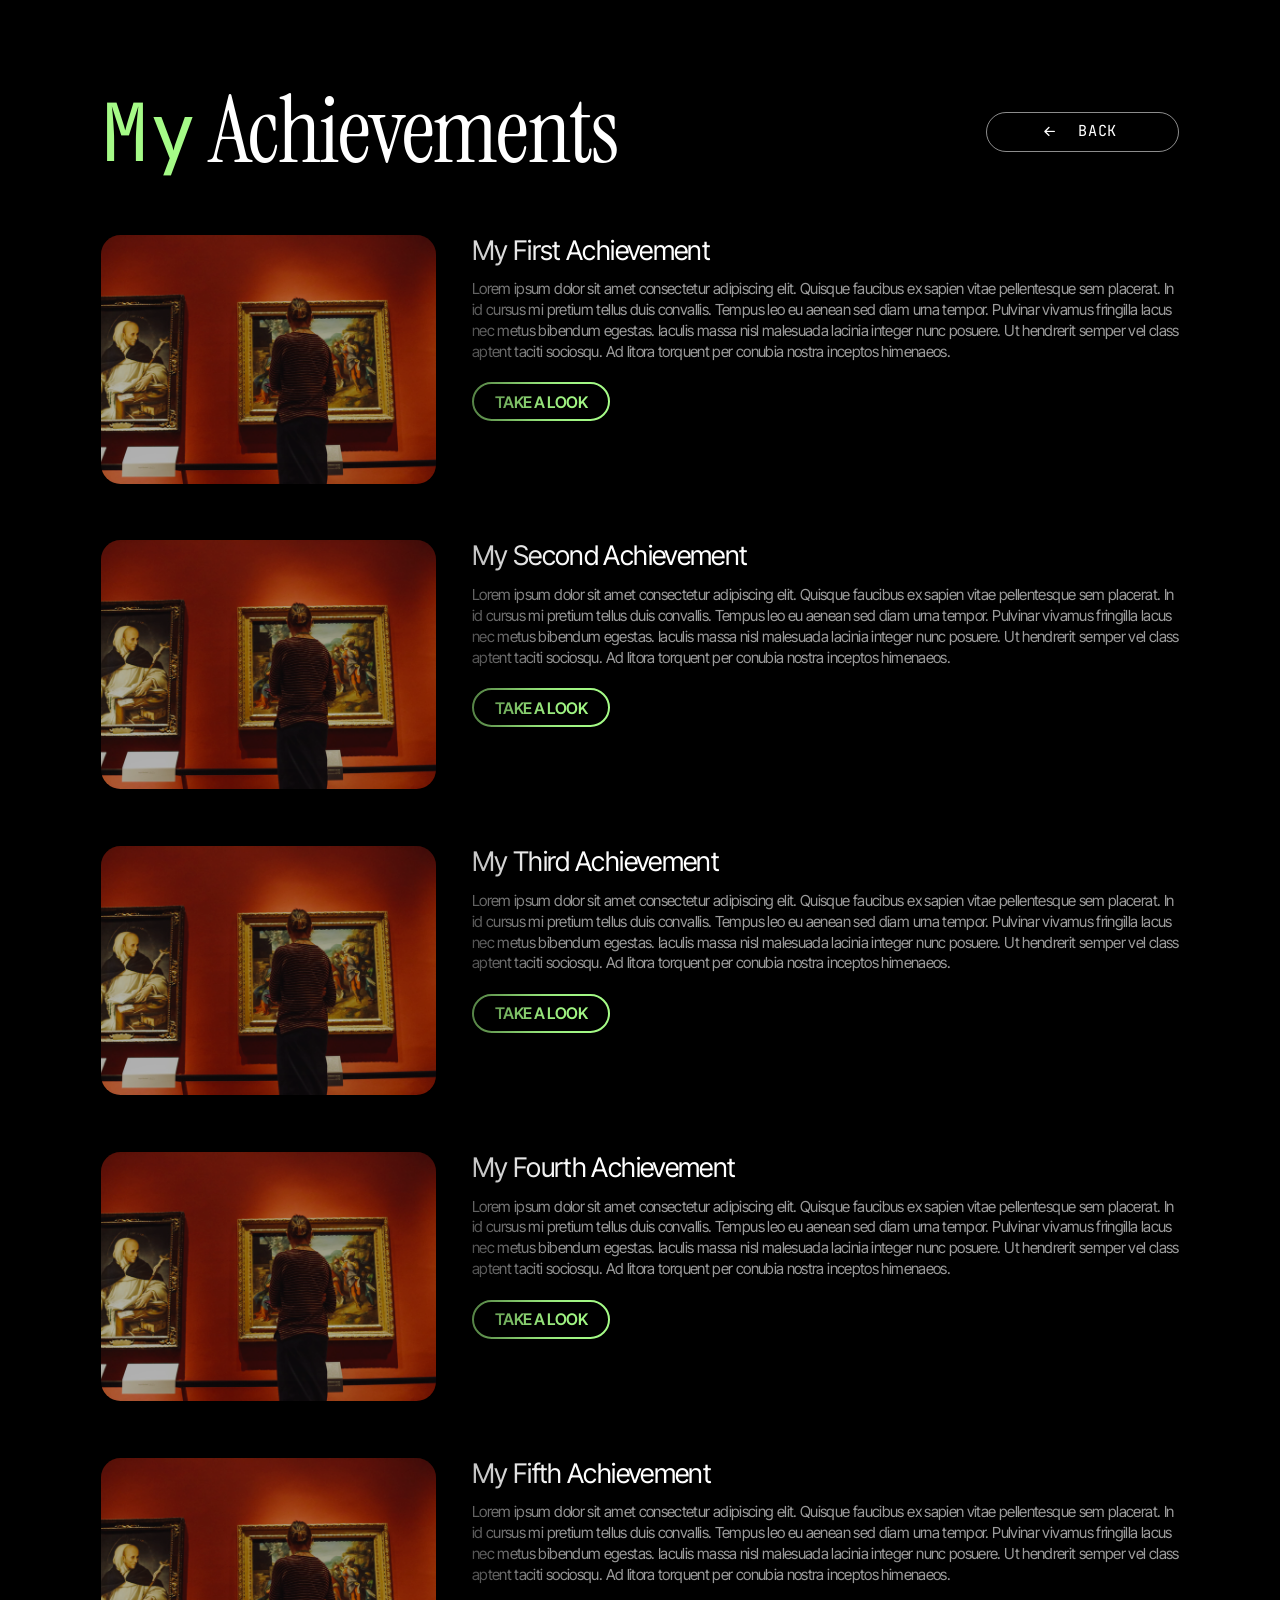
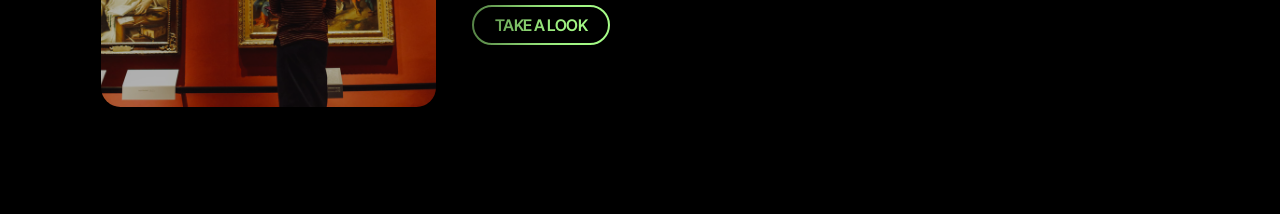
==== achievements.html @ a0f2afeb "web template complete" ====
<!DOCTYPE html>
<html lang="en-IN">
<head>
  <meta charset="utf-8">
  <meta name="viewport" content="width=device-width, initial-scale=1">
  <title>My Achievements | Yana Girdhar</title>
  <meta name="description" content="My Achievements by Yana Girdhar.">
  <meta name="theme-color" content="#000000">
  <script>document.documentElement.classList.add('js');</script>

  <!-- Fonts -->
  <link rel="preconnect" href="https://fonts.googleapis.com">
  <link rel="preconnect" href="https://fonts.gstatic.com" crossorigin>
  <link href="https://fonts.googleapis.com/css2?family=Inter+Tight:wght@400;500;600&family=Instrument+Serif:ital@0;1&family=JetBrains+Mono:wght@400&display=swap" rel="stylesheet">

  <!-- Bootstrap 5 + Bootstrap Icons -->
  <link href="https://cdn.jsdelivr.net/npm/bootstrap@5.3.3/dist/css/bootstrap.min.css" rel="stylesheet">
  <link href="https://cdn.jsdelivr.net/npm/bootstrap-icons@1.11.3/font/bootstrap-icons.min.css" rel="stylesheet">

  <link href="css/style.css" rel="stylesheet">
</head>
<body>

  <main class="list-page">
    <div class="list-inner">

      <header class="list-head">
        <a href="index.html#achievements" class="read-more-btn back-btn">
          <i class="bi bi-arrow-left-short"></i>
          <span>BACK</span>
        </a>
        <h1 class="hd"><span class="t-sans headline-accent">My</span><span class="t-serif">Achievements</span></h1>
      </header>

      <ul class="items">
        <li>
          <article class="item reveal">
            <figure class="photo dim" style="--w:377.1;--h:280.1"><img src="images/achievement-1.jpg" alt="Preview of My First Achievement" loading="lazy"></figure>
            <div class="item-body">
              <h2 class="t-h">My First Achievement</h2>
              <p class="t-p">Lorem ipsum dolor sit amet consectetur adipiscing elit. Quisque faucibus ex sapien vitae pellentesque sem placerat. In id cursus mi pretium tellus duis convallis. Tempus leo eu aenean sed diam urna tempor. Pulvinar vivamus fringilla lacus nec metus bibendum egestas. Iaculis massa nisl malesuada lacinia integer nunc posuere. Ut hendrerit semper vel class aptent taciti sociosqu. Ad litora torquent per conubia nostra inceptos himenaeos.</p>
              <a href="#" class="take-btn" aria-label="Take a look at My First Achievement">Take a look</a>
            </div>
          </article>
        </li>
        <li>
          <article class="item reveal">
            <figure class="photo dim" style="--w:377.1;--h:280.1"><img src="images/achievement-2.jpg" alt="Preview of My Second Achievement" loading="lazy"></figure>
            <div class="item-body">
              <h2 class="t-h">My Second Achievement</h2>
              <p class="t-p">Lorem ipsum dolor sit amet consectetur adipiscing elit. Quisque faucibus ex sapien vitae pellentesque sem placerat. In id cursus mi pretium tellus duis convallis. Tempus leo eu aenean sed diam urna tempor. Pulvinar vivamus fringilla lacus nec metus bibendum egestas. Iaculis massa nisl malesuada lacinia integer nunc posuere. Ut hendrerit semper vel class aptent taciti sociosqu. Ad litora torquent per conubia nostra inceptos himenaeos.</p>
              <a href="#" class="take-btn" aria-label="Take a look at My Second Achievement">Take a look</a>
            </div>
          </article>
        </li>
        <li>
          <article class="item reveal">
            <figure class="photo dim" style="--w:377.1;--h:280.1"><img src="images/achievement-3.jpg" alt="Preview of My Third Achievement" loading="lazy"></figure>
            <div class="item-body">
              <h2 class="t-h">My Third Achievement</h2>
              <p class="t-p">Lorem ipsum dolor sit amet consectetur adipiscing elit. Quisque faucibus ex sapien vitae pellentesque sem placerat. In id cursus mi pretium tellus duis convallis. Tempus leo eu aenean sed diam urna tempor. Pulvinar vivamus fringilla lacus nec metus bibendum egestas. Iaculis massa nisl malesuada lacinia integer nunc posuere. Ut hendrerit semper vel class aptent taciti sociosqu. Ad litora torquent per conubia nostra inceptos himenaeos.</p>
              <a href="#" class="take-btn" aria-label="Take a look at My Third Achievement">Take a look</a>
            </div>
          </article>
        </li>
        <li>
          <article class="item reveal">
            <figure class="photo dim" style="--w:377.1;--h:280.1"><img src="images/achievement-1.jpg" alt="Preview of My Fourth Achievement" loading="lazy"></figure>
            <div class="item-body">
              <h2 class="t-h">My Fourth Achievement</h2>
              <p class="t-p">Lorem ipsum dolor sit amet consectetur adipiscing elit. Quisque faucibus ex sapien vitae pellentesque sem placerat. In id cursus mi pretium tellus duis convallis. Tempus leo eu aenean sed diam urna tempor. Pulvinar vivamus fringilla lacus nec metus bibendum egestas. Iaculis massa nisl malesuada lacinia integer nunc posuere. Ut hendrerit semper vel class aptent taciti sociosqu. Ad litora torquent per conubia nostra inceptos himenaeos.</p>
              <a href="#" class="take-btn" aria-label="Take a look at My Fourth Achievement">Take a look</a>
            </div>
          </article>
        </li>
        <li>
          <article class="item reveal">
            <figure class="photo dim" style="--w:377.1;--h:280.1"><img src="images/achievement-2.jpg" alt="Preview of My Fifth Achievement" loading="lazy"></figure>
            <div class="item-body">
              <h2 class="t-h">My Fifth Achievement</h2>
              <p class="t-p">Lorem ipsum dolor sit amet consectetur adipiscing elit. Quisque faucibus ex sapien vitae pellentesque sem placerat. In id cursus mi pretium tellus duis convallis. Tempus leo eu aenean sed diam urna tempor. Pulvinar vivamus fringilla lacus nec metus bibendum egestas. Iaculis massa nisl malesuada lacinia integer nunc posuere. Ut hendrerit semper vel class aptent taciti sociosqu. Ad litora torquent per conubia nostra inceptos himenaeos.</p>
              <a href="#" class="take-btn" aria-label="Take a look at My Fifth Achievement">Take a look</a>
            </div>
          </article>
        </li>
      </ul>

    </div>
  </main>

  <script src="js/listing.js"></script>
</body>
</html>
---- css/style.css ----
/* ==========================================================================
   Yana Girdhar — portfolio
   Bootstrap 5 provides reset, .visually-hidden and icons.
   This file adds the design: every slide is a 1440 × 768 "stage" that scales
   with the browser width on desktop, and stacks into one column on mobile.
   ========================================================================== */

:root {
  --bg: #000;
  --fg: #fff;
  --muted: #9b9b9b;          /* grey body copy */
  --accent: #a5fb87;         /* hero green — change this one value to re-colour */
  --line: rgba(255, 255, 255, .55);
  --font-sans: "Inter Tight", "Helvetica Neue", Arial, sans-serif;
  --font-serif: "Instrument Serif", Georgia, "Times New Roman", serif;
  --font-mono: "JetBrains Mono", ui-monospace, "SFMono-Regular", Menlo, monospace;
}

*, *::before, *::after { box-sizing: border-box; }
html { scroll-behavior: smooth; }
body {
  background: var(--bg);
  color: var(--fg);
  font-family: var(--font-sans);
  letter-spacing: -.04em;
  overflow-x: hidden;
  -webkit-font-smoothing: antialiased;
}
a { color: inherit; text-decoration: none; }
a:focus-visible { outline: 2px solid var(--accent); outline-offset: 4px; }
h1, h2, h3, p, ol, ul, figure { margin: 0; padding: 0; }
h1, h2, h3 { font-weight: 400; }
ol, ul { list-style: none; }
.visually-hidden { position: absolute !important; width: 1px; height: 1px; margin: -1px; padding: 0; overflow: hidden; clip: rect(0, 0, 0, 0); white-space: nowrap; border: 0; }

/* ---------- Custom Headline Green & Font Styles ---------- */
.headline-accent {
  font-family: var(--font-mono) !important;
  color: var(--accent) !important;
  font-size: clamp(3.2rem, 14.5vw, 5.25rem) !important;
}

/* ---------- Read More Pill Button ---------- */
.read-more-btn {
  display: inline-flex;
  align-items: center;
  justify-content: center;
  gap: 1rem;
  background: transparent;
  border: 1px solid var(--line);
  padding: 0.5rem 1.75rem 0.5rem 2.25rem;
  border-radius: 50rem;
  font-family: var(--font-mono);
  font-size: 0.95rem;
  letter-spacing: 0.05em;
  color: var(--fg);
  transition: border-color 0.2s ease, color 0.2s ease;
}
.read-more-btn:hover {
  border-color: var(--accent);
  color: var(--accent);
}
.read-more-btn i {
  font-size: 1.35rem; 
  line-height: 1;
}

/* ---------- Stage (the 1440 × 768 artboard) ---------- */
.slide { position: relative; background: var(--bg); overflow: hidden; }
.stage {
  --u: calc(100cqw / 1440);   /* 1 design pixel */
  --k: .05rem;                /* spacing unit on mobile */
  position: relative;
  width: 100%;
  max-width: 1440px;
  margin-inline: auto;
  container-type: inline-size;
}
.stage.stack {                /* mobile: normal flowing column */
  display: flex;
  flex-direction: column;
  gap: 1.75rem;
  padding: 4.5rem 1.5rem;
}

/* ---------- Type ---------- */
.t-sans  { font-family: var(--font-sans);  font-size: clamp(2.75rem, 13vw, 4.75rem); line-height: 1; }
.t-serif { font-family: var(--font-serif); font-size: clamp(3rem, 14vw, 5.5rem);  line-height: 1; letter-spacing: -.02em; }
.t-h     { font-size: 1.6rem; line-height: 1.2; }
.t-p     { font-size: 1rem; line-height: 1.375; color: var(--muted); }
.t-sm    { font-size: .9rem; line-height: 1.3; }
.t-list  { font-size: 1.1rem; line-height: 2.137; color: var(--muted); }
.muted   { color: var(--muted); }

/* Reduced spacing between headline parts */
.hd { display: flex; flex-wrap: wrap; align-items: center; gap: .1em .15em; }
.hd--split { flex-wrap: wrap; }

/* ---------- Photos & Shadows ---------- */
.photo {
  position: relative;
  overflow: hidden;
  width: 100%;
  aspect-ratio: var(--w) / var(--h);
  border-radius: max(14px, 1.5cqw);
  background: var(--bg);
  box-shadow: 65px 25px 85px rgba(0, 0, 0, 0.9);
}
.photo img { display: block; width: 100%; height: 100%; object-fit: cover; }

.photo.dim { opacity: .7; transition: opacity .35s ease; }
.project-link:hover .photo.dim,
.project-link:focus-visible .photo.dim,
.photo.dim:hover { opacity: 1; }

/* ---------- Projects / achievements ---------- */
.cards { display: grid; gap: 2.5rem; }
.project { display: block; }
.project-link {
  display: grid;
  grid-template-columns: auto 1fr;
  gap: .9rem 1rem;
  align-items: center;
}
.project-link .photo { grid-column: 1 / -1; }
.pnum {
  display: grid; place-items: center;
  width: 2.75rem; height: 2.75rem;
  border: 1px solid var(--fg);
  border-radius: 50%;
  font-size: 1rem;
}
.plabel { margin: 0; }

/* ---------- Work experience ---------- */
.label { position: relative; display: inline-block; margin-bottom: calc(22 * var(--k)); }
.sup { position: absolute; top: .1em; right: -.85em; font-size: .5em; }
.skills li { white-space: nowrap; }
.job { margin-bottom: calc(19 * var(--k)); }
.job-head { display: flex; justify-content: space-between; gap: .75rem; margin-bottom: calc(9 * var(--k)); }

/* ---------- About / contact copy ---------- */
.about-copy .t-h { margin-bottom: calc(22 * var(--k)); }
.about-photos { display: block; }
.about-photos .photo:not(:last-child) { display: none; }
.contact .t-h { margin-bottom: calc(22 * var(--k)); }
.socials { display: flex; flex-wrap: wrap; gap: 1.25rem; font-size: 2rem; line-height: 1; }
.socials a { display: block; transition: color .2s ease, transform .2s ease; }
.socials a:hover { color: var(--accent); transform: translateY(-3px); }
.arrow { color: var(--fg); }

/* ---------- Hero (mobile first) ---------- */
.hero .stage { aspect-ratio: 10 / 11; }
.hero .photo { position: absolute; }
.hero-card--c { left: 25cqw; top: 12cqw; width: 50cqw; height: auto; aspect-ratio: 405 / 517; z-index: 2; }
.hero-card--l { left: 8cqw;  top: 20cqw; width: 38cqw; height: auto; aspect-ratio: 316 / 403; }
.hero-card--r { left: 54cqw; top: 20cqw; width: 38cqw; height: auto; aspect-ratio: 316 / 403; }
.sparkle { position: absolute; left: auto; right: 22cqw; top: 8cqw; width: 8cqw; height: 8cqw; color: var(--fg); z-index: 3; }
.hero-title {
  position: absolute; left: 0; right: 0; top: 60cqw; z-index: 4;
  font-family: var(--font-mono);
  font-size: 10vw; line-height: 1.09; letter-spacing: 0;
  text-align: center; white-space: nowrap;
  text-shadow: 0 .05em .07em rgba(0, 0, 0, .08);
}
.ht-outline, .ht-fill { display: block; }
.ht-outline { position: absolute; inset: 0; color: transparent; -webkit-text-stroke: 1px rgba(165, 251, 135, .7); }
.ht-fill { color: var(--accent); }

/* ---------- Hero load animation ---------- */
.hero-card {
  opacity: 0; scale: .86; rotate: 0deg; translate: 0 6cqw;
  transition: opacity .9s ease, scale 1.3s cubic-bezier(.2, .9, .2, 1),
              rotate 1.3s cubic-bezier(.2, .9, .2, 1), translate 1.3s cubic-bezier(.2, .9, .2, 1);
}
.hero-card--l { translate: 14cqw 4cqw; transition-delay: .25s; --depth: -14; }
.hero-card--r { translate: -14cqw 4cqw; transition-delay: .25s; --depth: -6; }
.hero-card--c { transition-delay: .05s; --depth: 8; }
.is-loaded .hero-card { opacity: var(--o, 1); scale: 1; rotate: var(--r, 0deg); translate: 0 0; }
.is-loaded.is-settled .hero-card {         /* gentle pointer parallax after the intro */
  translate: calc(var(--mx, 0) * var(--depth) * 1px) calc(var(--my, 0) * var(--depth) * 1px);
  transition: translate .45s ease-out;
}
.ht-outline { opacity: 0; transition: opacity .5s ease .5s; }
.ht-fill { clip-path: inset(0 100% 0 0); transition: clip-path 1.5s cubic-bezier(.65, 0, .35, 1) .8s; }
.is-loaded .ht-outline { opacity: 1; }
.is-loaded .ht-fill { clip-path: inset(0 0 0 0); }
.sparkle { opacity: 0; transition: opacity .6s ease 1.4s; animation: spin 12s linear infinite; }
.is-loaded .sparkle { opacity: 1; }
@keyframes spin { to { transform: rotate(360deg); } }

/* ==========================================================================
   Desktop: exact 1440 × 768 layout, scaled to the viewport
   ========================================================================== */
@media (min-width: 992px) {
  .stage { --k: var(--u); aspect-ratio: 1440 / 768; }
  .stage.stack { display: block; padding: 0; }

  /* absolute placement helper: --x --y --w --h are design pixels */
  .abs {
    position: absolute;
    left: calc(var(--x) * var(--u));
    top: calc(var(--y) * var(--u));
    width: calc(var(--w) * var(--u));
    height: calc(var(--h) * var(--u));
    rotate: var(--r, 0deg);
    margin: 0;
  }
  .project-link, .cards, .about-photos { display: contents; }
  /* .project must be a real box (not display: contents) so that the
     opacity/transform scroll animations can apply to it. It covers the stage,
     so the absolutely-positioned children keep their exact positions. */
  .project { display: block; position: absolute; inset: 0; pointer-events: none; }
  .project > * { pointer-events: auto; }   /* links + hover still work */
  .hd--split { display: contents; }
  .about-photos .photo:not(:last-child) { display: block; }

  /* type (sizes are design px at 1440 wide) */
  .t-sans  { font-size: calc(76.3 * var(--u)); }
  .t-serif { font-size: calc(104 * var(--u)); }
  .headline-accent { font-size: calc(90 * var(--u)) !important; }
  .t-h     { font-size: calc(30.4 * var(--u)); line-height: calc(36 / 30.4); }
  .t-p     { font-size: calc(17.1 * var(--u)); line-height: calc(23.5 / 17.1); }
  .t-sm    { font-size: calc(14.2 * var(--u)); }
  .t-list  { font-size: calc(19 * var(--u)); }
  .hd { gap: calc(15 * var(--u)); width: auto; height: auto; }
  .hd--split .abs { width: auto; height: auto; }

  .photo { border-radius: calc(22 * var(--u)); }
  .pnum { font-size: calc(17 * var(--u)); }
  .plabel { width: auto; height: auto; white-space: nowrap; }
  .socials { gap: calc(21 * var(--u)); font-size: calc(36 * var(--u)); }
  .about-copy, .contact, .col-block, .job-head { height: auto; }
  .skills li { height: calc(40.6 * var(--u)); }

  /* brackets that frame every slide */
  .frame { position: absolute; inset: 0; pointer-events: none; }
  .brk, .tick { position: absolute; display: block; }
  .brk { border: 1px solid var(--line); }
  .brk-l { left: calc(72.3 * var(--u));  top: calc(40.8 * var(--u)); width: calc(24.5 * var(--u)); height: calc(686.7 * var(--u)); border-right: 0; }
  .brk-r { left: calc(1343.2 * var(--u)); top: calc(40.8 * var(--u)); width: calc(28 * var(--u));   height: calc(686.7 * var(--u)); border-left: 0; }
  .tick { height: 1px; background: var(--line); top: calc(384 * var(--u)); width: calc(23.9 * var(--u)); }
  .tick-l { left: calc(61.2 * var(--u)); }
  .tick-r { left: calc(1358.6 * var(--u)); }
  .hero .brk-l { left: calc(48.5 * var(--u));  top: calc(29.1 * var(--u)); width: calc(25.3 * var(--u)); height: calc(709.9 * var(--u)); }
  .hero .brk-r { left: calc(1362.4 * var(--u)); top: calc(29.1 * var(--u)); width: calc(28.9 * var(--u)); height: calc(709.9 * var(--u)); }
  .hero .tick { top: calc(383.9 * var(--u)); width: calc(24.7 * var(--u)); }
  .hero .tick-l { left: calc(37 * var(--u)); }
  .hero .tick-r { left: calc(1378.3 * var(--u)); }

  /* hero */
  .hero .stage { aspect-ratio: 1440 / 768; }
  .hero-card--l { translate: calc(192 * var(--u)) calc(-30 * var(--u)); }
  .hero-card--r { translate: calc(-192 * var(--u)) calc(-30 * var(--u)); }
  .hero-card--c { translate: 0 calc(40 * var(--u)); }
  .hero-title {
    font-size: calc(101.6 * var(--u));
    line-height: calc(111 / 101.6);
    height: auto;
  }
}

/* ---------- Motion preferences ---------- */
@media (prefers-reduced-motion: reduce) {
  html { scroll-behavior: auto; }
  .hero-card, .ht-outline, .ht-fill, .sparkle { transition: none !important; }
  .sparkle { animation: none; }
  .hero-card { opacity: var(--o, 1); scale: 1; rotate: var(--r, 0deg); translate: 0 0; }
  .ht-outline, .sparkle { opacity: 1; }
  .ht-fill { clip-path: none; }
}

/* ==========================================================================
   Custom Scroll Animations (Triggered after scrolling past section headline)
   ========================================================================== */

.anim-about-top, .anim-about-mid, .anim-about-bot,
.anim-proj-1, .anim-proj-2, .anim-proj-3,
.anim-achieve, .anim-work, .anim-extra, .anim-next-left, .anim-next-right {
  opacity: 0;
  will-change: transform, opacity;
  transition: opacity 0.9s cubic-bezier(0.16, 1, 0.3, 1), transform 0.9s cubic-bezier(0.16, 1, 0.3, 1);
}

/* 1. About Me: Fade/pan-in Top -> Mid -> Bottom */
.anim-about-top { transform: translateY(-40px) scale(0.95); transition-delay: 0.1s; }
.anim-about-mid { transform: translateY(-20px) scale(0.95); transition-delay: 0.3s; }
.anim-about-bot { transform: translateY(0) scale(0.95); transition-delay: 0.5s; }

/* 2. Projects: Bottom to top order (3 -> 2 -> 1) */
.anim-proj-3 { transform: translateY(50px); transition-delay: 0.1s; }
.anim-proj-2 { transform: translateY(50px); transition-delay: 0.25s; }
.anim-proj-1 { transform: translateY(50px); transition-delay: 0.4s; }

/* 3. Achievements: Right to left */
.anim-achieve { transform: translateX(80px); }

/* 4. Work Experience: photo slides in from the left */
.anim-work { transform: translateX(-80px); transition-delay: 0.1s; }

/* 5. Extra Curriculars: photo slides in from the right */
.anim-extra { transform: translateX(80px); transition-delay: 0.1s; }

/* 6. Contact/Next: next-left from left, next-right from right */
.anim-next-left { transform: translateX(-80px); transition-delay: 0.1s; }
.anim-next-right { transform: translateX(80px); transition-delay: 0.25s; }

/* .photo.dim (specificity 0,2,0) would otherwise override the rules above for
   the What's Next photos, so match its specificity and keep the 0.7 "dim"
   as the end state (hover still brightens to 1). */
.photo.dim.anim-work,
.photo.dim.anim-next-left,
.photo.dim.anim-next-right {
  opacity: 0;
  transition: opacity 0.9s cubic-bezier(0.16, 1, 0.3, 1), transform 0.9s cubic-bezier(0.16, 1, 0.3, 1);
}
.photo.dim.anim-work       { transition-delay: 0.1s; }
.photo.dim.anim-next-left  { transition-delay: 0.1s; }
.photo.dim.anim-next-right { transition-delay: 0.25s; }

.is-inview .photo.dim.anim-work,
.is-inview .photo.dim.anim-next-left,
.is-inview .photo.dim.anim-next-right {
  opacity: .7;
  transform: none;
}
.is-inview .photo.dim.anim-work:hover,
.is-inview .photo.dim.anim-next-left:hover,
.is-inview .photo.dim.anim-next-right:hover {
  opacity: 1;
  transition-delay: 0s;
}

/* Activated state when the section headline is scrolled past */
.is-inview .anim-about-top,
.is-inview .anim-about-mid,
.is-inview .anim-about-bot,
.is-inview .anim-proj-1,
.is-inview .anim-proj-2,
.is-inview .anim-proj-3,
.is-inview .anim-achieve,
.is-inview .anim-extra,
.is-inview .anim-next-left,
.is-inview .anim-next-right {
  opacity: 1;
  transform: translate(0, 0) scale(1);
}

/* ==========================================================================
   Listing pages (projects.html / achievements.html)
   Same tokens, fonts and type scale as the slides. Content flows normally
   instead of sitting on the 1440 x 768 artboard, but --u still scales the
   desktop sizes with the browser width exactly like .stage does.
   ========================================================================== */
.list-page {
  --u: calc(100cqw / 1440);   /* 1 design pixel */
  --k: .05rem;
  max-width: 1440px;
  margin-inline: auto;
  container-type: inline-size;
}
.list-inner {
  display: flex;
  flex-direction: column;
  gap: 2.5rem;
  min-height: 100vh;
  padding: 4.5rem 1.5rem 5rem;
}
.list-head {
  display: flex;
  flex-direction: column;
  align-items: flex-start;
  gap: 1.5rem;
}
.back-btn { padding: 0.5rem 2.25rem 0.5rem 1.75rem; }   /* arrow sits on the left */

.items { display: flex; flex-direction: column; gap: 3rem; }
.item {
  display: grid;
  gap: 1.25rem;
  align-items: start;
}
.item-body { display: flex; flex-direction: column; align-items: flex-start; }
.item-body .t-h { margin-bottom: calc(14 * var(--k)); }
.item:hover .photo.dim,
.item:focus-within .photo.dim { opacity: 1; }

.take-btn {
  display: inline-flex;
  align-items: center;
  margin-top: calc(22 * var(--k));
  padding: .6em 1.3em;
  border: 2px solid var(--accent);
  border-radius: 50rem;
  color: var(--accent);
  font-family: var(--font-sans);
  font-weight: 600;
  font-size: 1rem;
  line-height: 1;
  letter-spacing: -.03em;
  text-transform: uppercase;
  transition: background-color .2s ease, color .2s ease;
}
.take-btn:hover { background: var(--accent); color: var(--bg); }

/* scroll reveal (only when JS is running, so the content never gets stuck hidden) */
.js .reveal {
  opacity: 0;
  transform: translateY(40px);
  transition: opacity .9s cubic-bezier(.16, 1, .3, 1), transform .9s cubic-bezier(.16, 1, .3, 1);
}
.js .reveal.is-inview { opacity: 1; transform: none; }

@media (min-width: 992px) {
  .list-page { --k: var(--u); }
  .list-inner {
    gap: calc(64 * var(--u));
    padding: calc(96 * var(--u)) calc(113.8 * var(--u)) calc(120 * var(--u));
  }
  .list-head {
    flex-direction: row-reverse;      /* heading on the left, BACK on the right */
    align-items: center;
    justify-content: space-between;
  }
  .list-head .read-more-btn { width: calc(217.5 * var(--u)); height: calc(45 * var(--u)); padding-block: 0; }
  .items { gap: calc(64 * var(--u)); }
  .item {
    grid-template-columns: calc(377.1 * var(--u)) minmax(0, 1fr);
    column-gap: calc(40 * var(--u));
  }
  .take-btn { font-size: calc(18 * var(--u)); border-width: 2px; }
}

@media (prefers-reduced-motion: reduce) {
  .js .reveal { opacity: 1; transform: none; transition: none; }
}


/* ---------- Extra curriculars ---------- */
.t-italic { font-style: italic; }
.t-p--lg { font-size: 1.15rem; line-height: 1.45; color: rgba(255, 255, 255, .82); }
@media (min-width: 992px) {
  .t-p--lg { font-size: calc(22 * var(--u)); line-height: calc(31.5 / 22); }
}
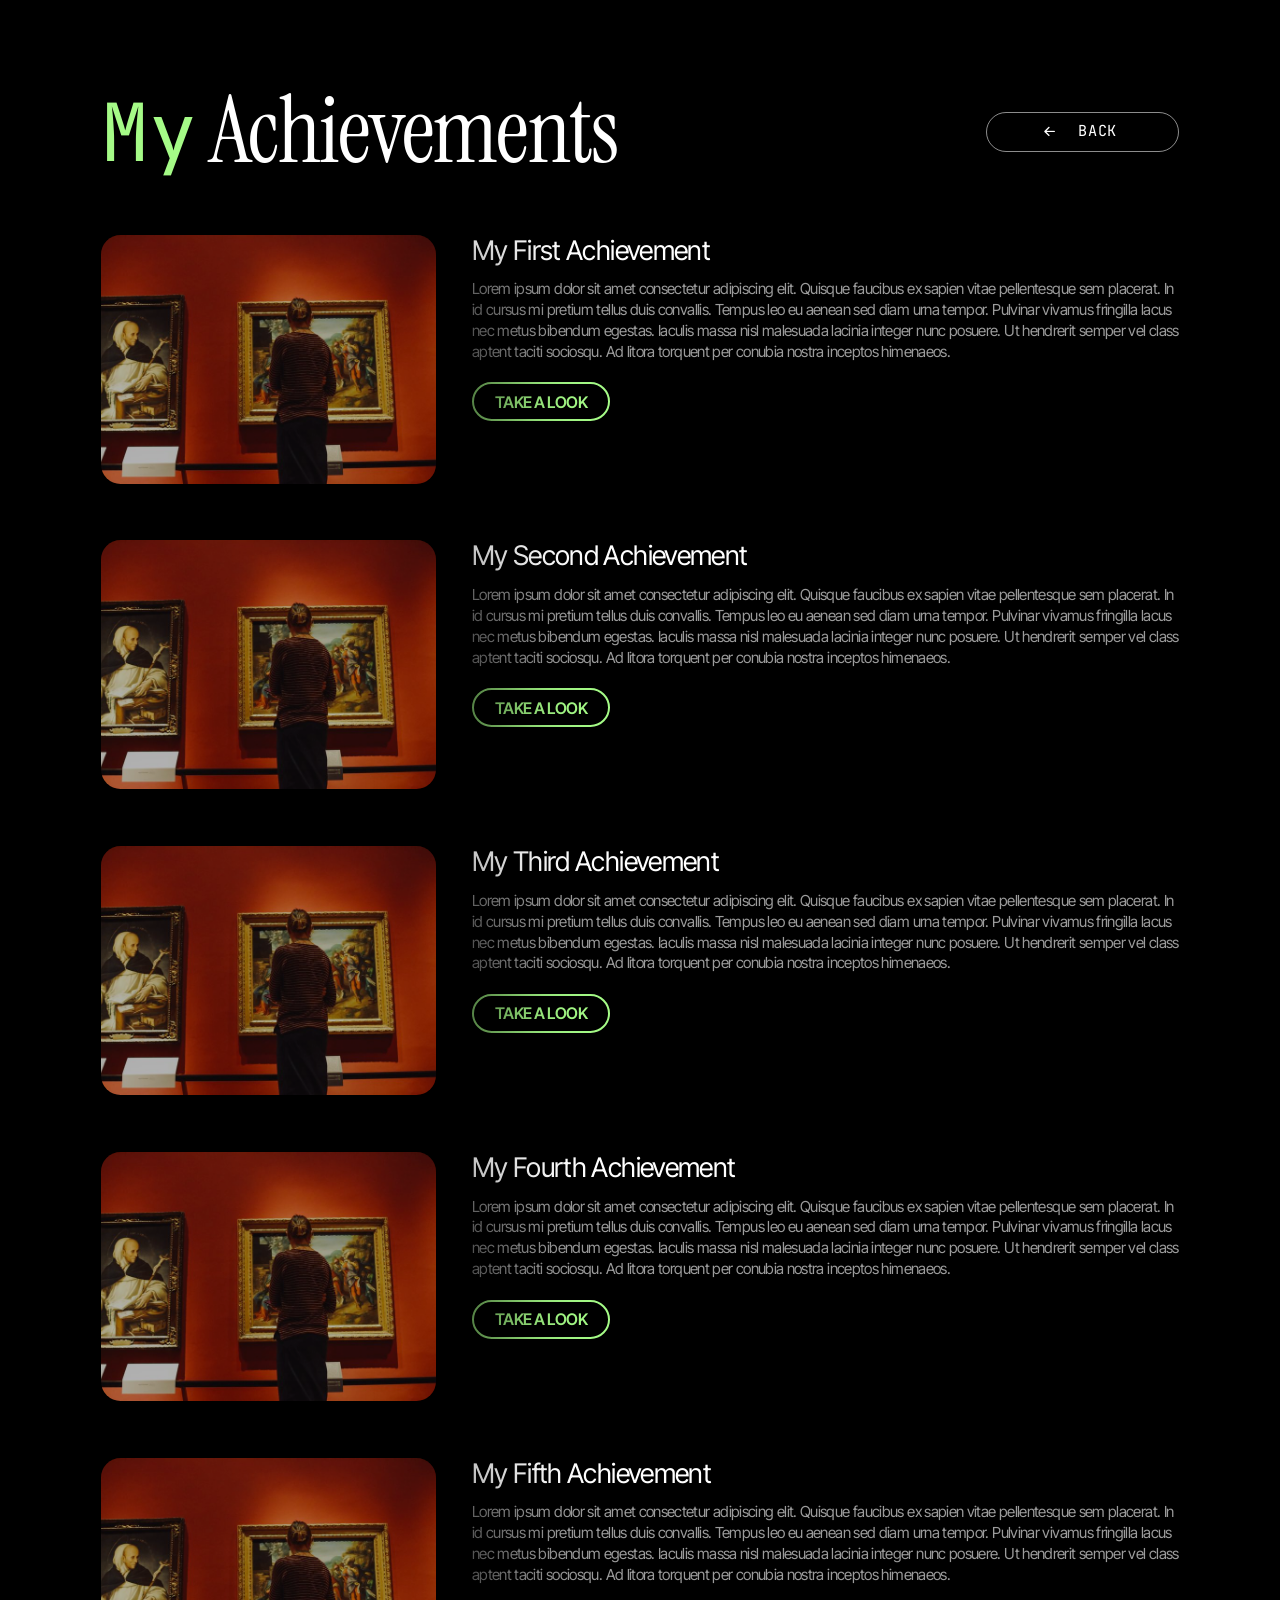
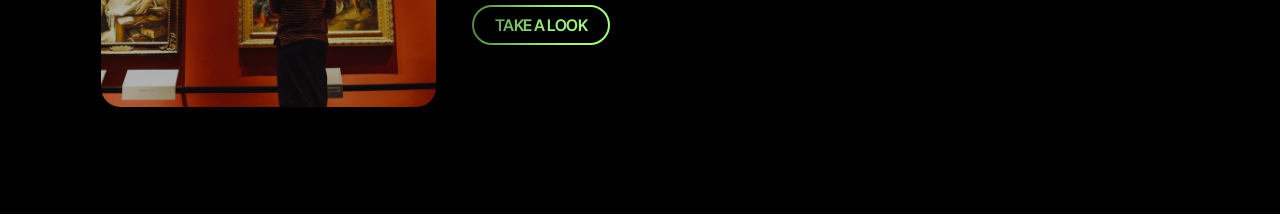
==== commit fcfe0f6e: "feat: mobile responsive" ====
--- a/achievements.html
+++ b/achievements.html
@@ -13,8 +13,8 @@
   <link rel="preconnect" href="https://fonts.gstatic.com" crossorigin>
   <link href="https://fonts.googleapis.com/css2?family=Inter+Tight:wght@400;500;600&family=Instrument+Serif:ital@0;1&family=JetBrains+Mono:wght@400&display=swap" rel="stylesheet">
 
-  <!-- Bootstrap 5 + Bootstrap Icons -->
-  <link href="https://cdn.jsdelivr.net/npm/bootstrap@5.3.3/dist/css/bootstrap.min.css" rel="stylesheet">
+  <!-- Bootstrap Icons (icon font only) -->
+  <link rel="preconnect" href="https://cdn.jsdelivr.net" crossorigin>
   <link href="https://cdn.jsdelivr.net/npm/bootstrap-icons@1.11.3/font/bootstrap-icons.min.css" rel="stylesheet">
 
   <link href="css/style.css" rel="stylesheet">
@@ -35,7 +35,7 @@
       <ul class="items">
         <li>
           <article class="item reveal">
-            <figure class="photo dim" style="--w:377.1;--h:280.1"><img src="images/achievement-1.jpg" alt="Preview of My First Achievement" loading="lazy"></figure>
+            <figure class="photo dim" style="--w:377.1;--h:280.1"><img src="images/achievement-1.jpg" alt="Preview of My First Achievement" loading="lazy" decoding="async"></figure>
             <div class="item-body">
               <h2 class="t-h">My First Achievement</h2>
               <p class="t-p">Lorem ipsum dolor sit amet consectetur adipiscing elit. Quisque faucibus ex sapien vitae pellentesque sem placerat. In id cursus mi pretium tellus duis convallis. Tempus leo eu aenean sed diam urna tempor. Pulvinar vivamus fringilla lacus nec metus bibendum egestas. Iaculis massa nisl malesuada lacinia integer nunc posuere. Ut hendrerit semper vel class aptent taciti sociosqu. Ad litora torquent per conubia nostra inceptos himenaeos.</p>
@@ -45,7 +45,7 @@
         </li>
         <li>
           <article class="item reveal">
-            <figure class="photo dim" style="--w:377.1;--h:280.1"><img src="images/achievement-2.jpg" alt="Preview of My Second Achievement" loading="lazy"></figure>
+            <figure class="photo dim" style="--w:377.1;--h:280.1"><img src="images/achievement-2.jpg" alt="Preview of My Second Achievement" loading="lazy" decoding="async"></figure>
             <div class="item-body">
               <h2 class="t-h">My Second Achievement</h2>
               <p class="t-p">Lorem ipsum dolor sit amet consectetur adipiscing elit. Quisque faucibus ex sapien vitae pellentesque sem placerat. In id cursus mi pretium tellus duis convallis. Tempus leo eu aenean sed diam urna tempor. Pulvinar vivamus fringilla lacus nec metus bibendum egestas. Iaculis massa nisl malesuada lacinia integer nunc posuere. Ut hendrerit semper vel class aptent taciti sociosqu. Ad litora torquent per conubia nostra inceptos himenaeos.</p>
@@ -55,7 +55,7 @@
         </li>
         <li>
           <article class="item reveal">
-            <figure class="photo dim" style="--w:377.1;--h:280.1"><img src="images/achievement-3.jpg" alt="Preview of My Third Achievement" loading="lazy"></figure>
+            <figure class="photo dim" style="--w:377.1;--h:280.1"><img src="images/achievement-3.jpg" alt="Preview of My Third Achievement" loading="lazy" decoding="async"></figure>
             <div class="item-body">
               <h2 class="t-h">My Third Achievement</h2>
               <p class="t-p">Lorem ipsum dolor sit amet consectetur adipiscing elit. Quisque faucibus ex sapien vitae pellentesque sem placerat. In id cursus mi pretium tellus duis convallis. Tempus leo eu aenean sed diam urna tempor. Pulvinar vivamus fringilla lacus nec metus bibendum egestas. Iaculis massa nisl malesuada lacinia integer nunc posuere. Ut hendrerit semper vel class aptent taciti sociosqu. Ad litora torquent per conubia nostra inceptos himenaeos.</p>
@@ -65,7 +65,7 @@
         </li>
         <li>
           <article class="item reveal">
-            <figure class="photo dim" style="--w:377.1;--h:280.1"><img src="images/achievement-1.jpg" alt="Preview of My Fourth Achievement" loading="lazy"></figure>
+            <figure class="photo dim" style="--w:377.1;--h:280.1"><img src="images/achievement-1.jpg" alt="Preview of My Fourth Achievement" loading="lazy" decoding="async"></figure>
             <div class="item-body">
               <h2 class="t-h">My Fourth Achievement</h2>
               <p class="t-p">Lorem ipsum dolor sit amet consectetur adipiscing elit. Quisque faucibus ex sapien vitae pellentesque sem placerat. In id cursus mi pretium tellus duis convallis. Tempus leo eu aenean sed diam urna tempor. Pulvinar vivamus fringilla lacus nec metus bibendum egestas. Iaculis massa nisl malesuada lacinia integer nunc posuere. Ut hendrerit semper vel class aptent taciti sociosqu. Ad litora torquent per conubia nostra inceptos himenaeos.</p>
@@ -75,7 +75,7 @@
         </li>
         <li>
           <article class="item reveal">
-            <figure class="photo dim" style="--w:377.1;--h:280.1"><img src="images/achievement-2.jpg" alt="Preview of My Fifth Achievement" loading="lazy"></figure>
+            <figure class="photo dim" style="--w:377.1;--h:280.1"><img src="images/achievement-2.jpg" alt="Preview of My Fifth Achievement" loading="lazy" decoding="async"></figure>
             <div class="item-body">
               <h2 class="t-h">My Fifth Achievement</h2>
               <p class="t-p">Lorem ipsum dolor sit amet consectetur adipiscing elit. Quisque faucibus ex sapien vitae pellentesque sem placerat. In id cursus mi pretium tellus duis convallis. Tempus leo eu aenean sed diam urna tempor. Pulvinar vivamus fringilla lacus nec metus bibendum egestas. Iaculis massa nisl malesuada lacinia integer nunc posuere. Ut hendrerit semper vel class aptent taciti sociosqu. Ad litora torquent per conubia nostra inceptos himenaeos.</p>
--- a/css/style.css
+++ b/css/style.css
@@ -17,8 +17,10 @@
 }
 
 *, *::before, *::after { box-sizing: border-box; }
-html { scroll-behavior: smooth; }
+html { scroll-behavior: smooth; -webkit-text-size-adjust: 100%; }
 body {
+  margin: 0;
+  line-height: 1.5;
   background: var(--bg);
   color: var(--fg);
   font-family: var(--font-sans);
@@ -29,7 +31,7 @@
 a { color: inherit; text-decoration: none; }
 a:focus-visible { outline: 2px solid var(--accent); outline-offset: 4px; }
 h1, h2, h3, p, ol, ul, figure { margin: 0; padding: 0; }
-h1, h2, h3 { font-weight: 400; }
+h1, h2, h3 { font-weight: 400; line-height: 1.2; }
 ol, ul { list-style: none; }
 .visually-hidden { position: absolute !important; width: 1px; height: 1px; margin: -1px; padding: 0; overflow: hidden; clip: rect(0, 0, 0, 0); white-space: nowrap; border: 0; }
 
@@ -96,7 +98,9 @@
 .hd { display: flex; flex-wrap: wrap; align-items: center; gap: .1em .15em; }
 .hd--split { flex-wrap: wrap; }
 
-/* ---------- Photos & Shadows ---------- */
+.frame { display: none; }   /* decorative brackets: desktop only */
+
+/* ---------- Photos ---------- */
 .photo {
   position: relative;
   overflow: hidden;
@@ -104,7 +108,6 @@
   aspect-ratio: var(--w) / var(--h);
   border-radius: max(14px, 1.5cqw);
   background: var(--bg);
-  box-shadow: 65px 25px 85px rgba(0, 0, 0, 0.9);
 }
 .photo img { display: block; width: 100%; height: 100%; object-fit: cover; }
 
@@ -150,7 +153,7 @@
 .arrow { color: var(--fg); }
 
 /* ---------- Hero (mobile first) ---------- */
-.hero .stage { aspect-ratio: 10 / 11; }
+.hero .stage { aspect-ratio: 10 / 8.6; }
 .hero .photo { position: absolute; }
 .hero-card--c { left: 25cqw; top: 12cqw; width: 50cqw; height: auto; aspect-ratio: 405 / 517; z-index: 2; }
 .hero-card--l { left: 8cqw;  top: 20cqw; width: 38cqw; height: auto; aspect-ratio: 316 / 403; }
@@ -226,7 +229,7 @@
   .hd { gap: calc(15 * var(--u)); width: auto; height: auto; }
   .hd--split .abs { width: auto; height: auto; }
 
-  .photo { border-radius: calc(22 * var(--u)); }
+  .photo { border-radius: calc(22 * var(--u)); box-shadow: 65px 25px 85px rgba(0, 0, 0, 0.9); }
   .pnum { font-size: calc(17 * var(--u)); }
   .plabel { width: auto; height: auto; white-space: nowrap; }
   .socials { gap: calc(21 * var(--u)); font-size: calc(36 * var(--u)); }
@@ -234,7 +237,7 @@
   .skills li { height: calc(40.6 * var(--u)); }
 
   /* brackets that frame every slide */
-  .frame { position: absolute; inset: 0; pointer-events: none; }
+  .frame { display: block; position: absolute; inset: 0; pointer-events: none; }
   .brk, .tick { position: absolute; display: block; }
   .brk { border: 1px solid var(--line); }
   .brk-l { left: calc(72.3 * var(--u));  top: calc(40.8 * var(--u)); width: calc(24.5 * var(--u)); height: calc(686.7 * var(--u)); border-right: 0; }
@@ -278,7 +281,6 @@
 .anim-proj-1, .anim-proj-2, .anim-proj-3,
 .anim-achieve, .anim-work, .anim-extra, .anim-next-left, .anim-next-right {
   opacity: 0;
-  will-change: transform, opacity;
   transition: opacity 0.9s cubic-bezier(0.16, 1, 0.3, 1), transform 0.9s cubic-bezier(0.16, 1, 0.3, 1);
 }
 
@@ -319,29 +321,46 @@
 .photo.dim.anim-next-right { transition-delay: 0.25s; }
 
 .is-inview .photo.dim.anim-work,
+.photo.dim.anim-work.is-inview,
 .is-inview .photo.dim.anim-next-left,
-.is-inview .photo.dim.anim-next-right {
+.photo.dim.anim-next-left.is-inview,
+.is-inview .photo.dim.anim-next-right,
+.photo.dim.anim-next-right.is-inview {
   opacity: .7;
   transform: none;
 }
 .is-inview .photo.dim.anim-work:hover,
+.photo.dim.anim-work.is-inview:hover,
 .is-inview .photo.dim.anim-next-left:hover,
-.is-inview .photo.dim.anim-next-right:hover {
+.photo.dim.anim-next-left.is-inview:hover,
+.is-inview .photo.dim.anim-next-right:hover,
+.photo.dim.anim-next-right.is-inview:hover {
   opacity: 1;
   transition-delay: 0s;
 }
 
-/* Activated state when the section headline is scrolled past */
+/* Activated state: the section has been scrolled to (desktop), or the element itself
+   has scrolled into view (phones, where a section is taller than the screen) */
 .is-inview .anim-about-top,
+.anim-about-top.is-inview,
 .is-inview .anim-about-mid,
+.anim-about-mid.is-inview,
 .is-inview .anim-about-bot,
+.anim-about-bot.is-inview,
 .is-inview .anim-proj-1,
+.anim-proj-1.is-inview,
 .is-inview .anim-proj-2,
+.anim-proj-2.is-inview,
 .is-inview .anim-proj-3,
+.anim-proj-3.is-inview,
 .is-inview .anim-achieve,
+.anim-achieve.is-inview,
 .is-inview .anim-extra,
+.anim-extra.is-inview,
 .is-inview .anim-next-left,
-.is-inview .anim-next-right {
+.anim-next-left.is-inview,
+.is-inview .anim-next-right,
+.anim-next-right.is-inview {
   opacity: 1;
   transform: translate(0, 0) scale(1);
 }
@@ -364,6 +383,7 @@
   flex-direction: column;
   gap: 2.5rem;
   min-height: 100vh;
+  min-height: 100svh;
   padding: 4.5rem 1.5rem 5rem;
 }
 .list-head {
@@ -442,3 +462,35 @@
 @media (min-width: 992px) {
   .t-p--lg { font-size: calc(22 * var(--u)); line-height: calc(31.5 / 22); }
 }
+
+
+/* ==========================================================================
+   Phones & tablets (below the 992px desktop artboard)
+   ========================================================================== */
+@media (max-width: 991.98px) {
+  /* keep the single column readable on tablets instead of stretching edge to edge */
+  .stage.stack { max-width: 40rem; }
+  .list-inner  { max-width: 40rem; margin-inline: auto; }
+
+  /* photos: shorter crops so they never fill the whole screen */
+  .cards .photo { aspect-ratio: 16 / 10; }
+  #experience .photo,
+  #extracurriculars .photo,
+  #contact .photo { aspect-ratio: 4 / 3; }
+  .about-photos .photo:last-child { width: min(100%, 16rem); aspect-ratio: 4 / 5; margin-inline: auto; }
+  .item .photo { aspect-ratio: 16 / 10; }
+
+  /* achievements: label sits clear of the photo (projects get their gap from the grid) */
+  .project > .plabel { margin-top: .9rem; }
+
+  /* READ MORE: visible on phones, placed after the cards */
+  .stage.stack > .read-more-btn { align-self: flex-start; order: 10; }
+
+  /* work experience: let long lines wrap instead of clipping on narrow screens */
+  .skills li { white-space: normal; }
+  .job-head { flex-wrap: wrap; row-gap: .15rem; }
+
+  /* comfortable tap targets for the social icons */
+  .socials { gap: .25rem; margin-left: -.4rem; }
+  .socials a { padding: .4rem; }
+}
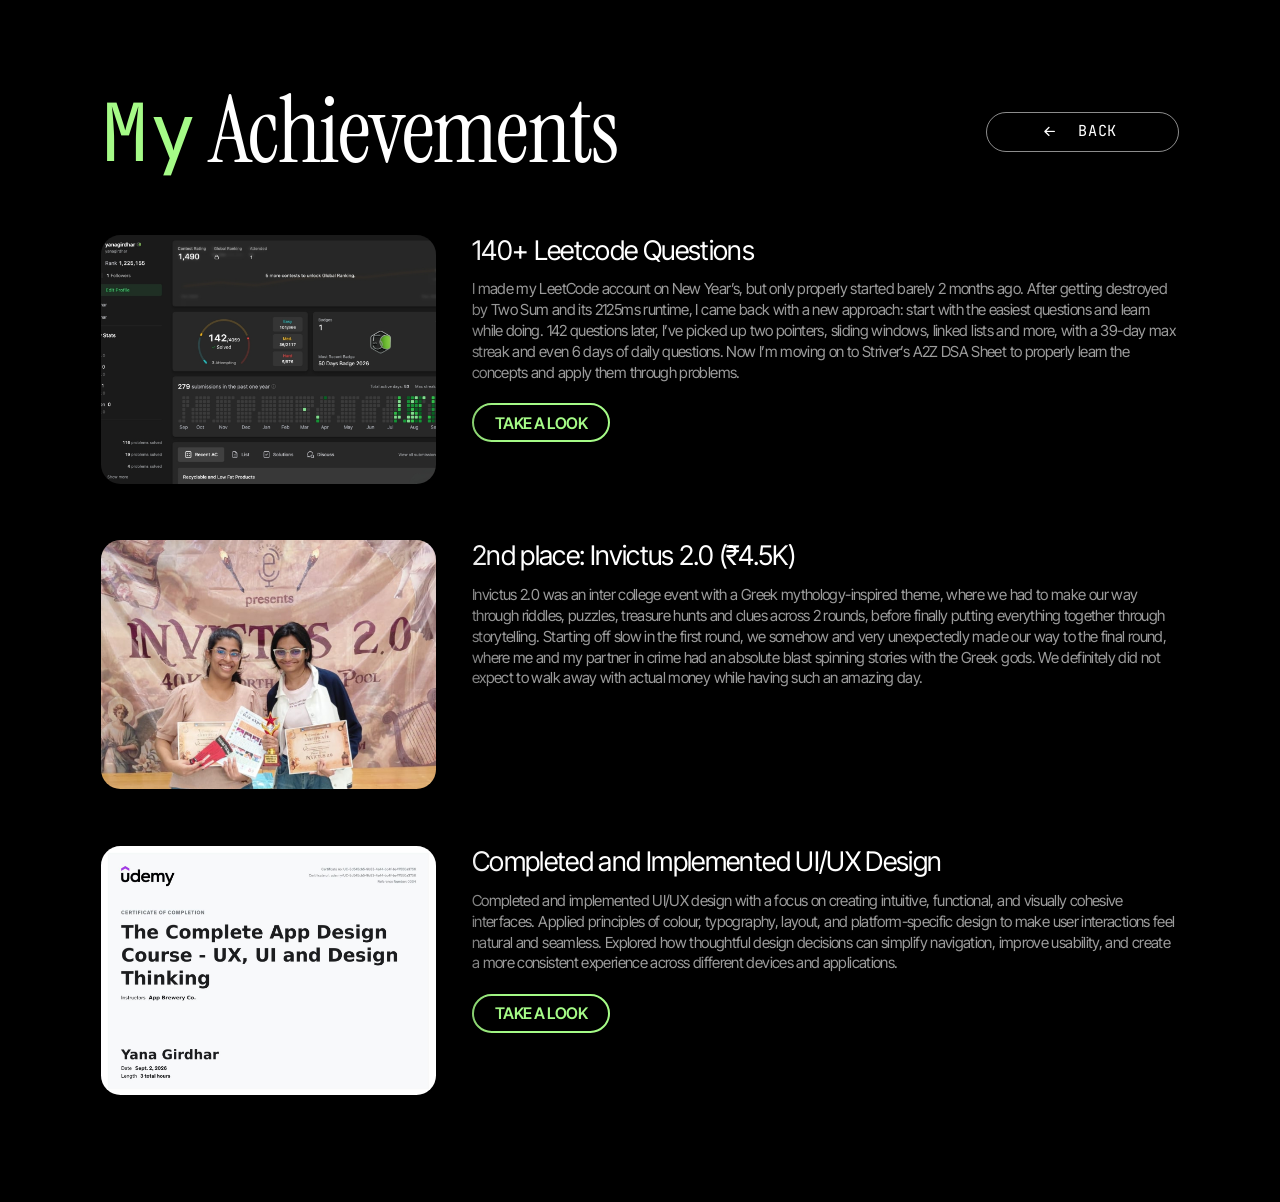
==== commit 107f8aaa: "Info and assets added, v1 complete" ====
--- a/achievements.html
+++ b/achievements.html
@@ -34,38 +34,38 @@
 
       <ul class="items">
         <li>
-          <article class="item reveal">
+          <article class="item">
             <figure class="photo dim" style="--w:377.1;--h:280.1"><img src="images/achievement-1.jpg" alt="Preview of My First Achievement" loading="lazy" decoding="async"></figure>
             <div class="item-body">
-              <h2 class="t-h">My First Achievement</h2>
-              <p class="t-p">Lorem ipsum dolor sit amet consectetur adipiscing elit. Quisque faucibus ex sapien vitae pellentesque sem placerat. In id cursus mi pretium tellus duis convallis. Tempus leo eu aenean sed diam urna tempor. Pulvinar vivamus fringilla lacus nec metus bibendum egestas. Iaculis massa nisl malesuada lacinia integer nunc posuere. Ut hendrerit semper vel class aptent taciti sociosqu. Ad litora torquent per conubia nostra inceptos himenaeos.</p>
-              <a href="#" class="take-btn" aria-label="Take a look at My First Achievement">Take a look</a>
+              <h2 class="t-h">140+ Leetcode Questions</h2>
+              <p class="t-p">I made my LeetCode account on New Year’s, but only properly started barely 2 months ago. After getting destroyed by Two Sum and its 2125ms runtime, I came back with a new approach: start with the easiest questions and learn while doing. 142 questions later, I’ve picked up two pointers, sliding windows, linked lists and more, with a 39-day max streak and even 6 days of daily questions. Now I’m moving on to Striver’s A2Z DSA Sheet to properly learn the concepts and apply them through problems.</p>
+              <a href="https://leetcode.com/u/yanagirdhar/" class="take-btn" aria-label="Take a look at My First Achievement">Take a look</a>
             </div>
           </article>
         </li>
         <li>
-          <article class="item reveal">
+          <article class="item">
             <figure class="photo dim" style="--w:377.1;--h:280.1"><img src="images/achievement-2.jpg" alt="Preview of My Second Achievement" loading="lazy" decoding="async"></figure>
             <div class="item-body">
-              <h2 class="t-h">My Second Achievement</h2>
-              <p class="t-p">Lorem ipsum dolor sit amet consectetur adipiscing elit. Quisque faucibus ex sapien vitae pellentesque sem placerat. In id cursus mi pretium tellus duis convallis. Tempus leo eu aenean sed diam urna tempor. Pulvinar vivamus fringilla lacus nec metus bibendum egestas. Iaculis massa nisl malesuada lacinia integer nunc posuere. Ut hendrerit semper vel class aptent taciti sociosqu. Ad litora torquent per conubia nostra inceptos himenaeos.</p>
-              <a href="#" class="take-btn" aria-label="Take a look at My Second Achievement">Take a look</a>
+              <h2 class="t-h">2nd place: Invictus 2.0 (₹4.5K)</h2>
+              <p class="t-p">Invictus 2.0 was an inter college event with a Greek mythology-inspired theme, where we had to make our way through riddles, puzzles, treasure hunts and clues across 2 rounds, before finally putting everything together through storytelling. Starting off slow in the first round, we somehow and very unexpectedly made our way to the final round, where me and my partner in crime had an absolute blast spinning stories with the Greek gods. We definitely did not expect to walk away with actual money while having such an amazing day.</p>
+              <!-- <a href="#" class="take-btn" aria-label="Take a look at My Second Achievement">Take a look</a> -->
             </div>
           </article>
         </li>
         <li>
-          <article class="item reveal">
+          <article class="item">
             <figure class="photo dim" style="--w:377.1;--h:280.1"><img src="images/achievement-3.jpg" alt="Preview of My Third Achievement" loading="lazy" decoding="async"></figure>
             <div class="item-body">
-              <h2 class="t-h">My Third Achievement</h2>
-              <p class="t-p">Lorem ipsum dolor sit amet consectetur adipiscing elit. Quisque faucibus ex sapien vitae pellentesque sem placerat. In id cursus mi pretium tellus duis convallis. Tempus leo eu aenean sed diam urna tempor. Pulvinar vivamus fringilla lacus nec metus bibendum egestas. Iaculis massa nisl malesuada lacinia integer nunc posuere. Ut hendrerit semper vel class aptent taciti sociosqu. Ad litora torquent per conubia nostra inceptos himenaeos.</p>
-              <a href="#" class="take-btn" aria-label="Take a look at My Third Achievement">Take a look</a>
+              <h2 class="t-h">Completed and Implemented UI/UX Design</h2>
+              <p class="t-p">Completed and implemented UI/UX design with a focus on creating intuitive, functional, and visually cohesive interfaces. Applied principles of colour, typography, layout, and platform-specific design to make user interactions feel natural and seamless. Explored how thoughtful design decisions can simplify navigation, improve usability, and create a more consistent experience across different devices and applications.</p>
+              <a href="https://lnkd.in/p/gmz2zjXn" class="take-btn" aria-label="Take a look at My Third Achievement">Take a look</a>
             </div>
           </article>
         </li>
-        <li>
-          <article class="item reveal">
-            <figure class="photo dim" style="--w:377.1;--h:280.1"><img src="images/achievement-1.jpg" alt="Preview of My Fourth Achievement" loading="lazy" decoding="async"></figure>
+        <!-- <li>
+          <article class="item">
+            <figure class="photo dim" style="--w:377.1;--h:280.1"><img src="images/achievement-4.jpg" alt="Preview of My Fourth Achievement" loading="lazy" decoding="async"></figure>
             <div class="item-body">
               <h2 class="t-h">My Fourth Achievement</h2>
               <p class="t-p">Lorem ipsum dolor sit amet consectetur adipiscing elit. Quisque faucibus ex sapien vitae pellentesque sem placerat. In id cursus mi pretium tellus duis convallis. Tempus leo eu aenean sed diam urna tempor. Pulvinar vivamus fringilla lacus nec metus bibendum egestas. Iaculis massa nisl malesuada lacinia integer nunc posuere. Ut hendrerit semper vel class aptent taciti sociosqu. Ad litora torquent per conubia nostra inceptos himenaeos.</p>
@@ -74,20 +74,18 @@
           </article>
         </li>
         <li>
-          <article class="item reveal">
-            <figure class="photo dim" style="--w:377.1;--h:280.1"><img src="images/achievement-2.jpg" alt="Preview of My Fifth Achievement" loading="lazy" decoding="async"></figure>
+          <article class="item">
+            <figure class="photo dim" style="--w:377.1;--h:280.1"><img src="images/achievement-5.jpg" alt="Preview of My Fifth Achievement" loading="lazy" decoding="async"></figure>
             <div class="item-body">
               <h2 class="t-h">My Fifth Achievement</h2>
               <p class="t-p">Lorem ipsum dolor sit amet consectetur adipiscing elit. Quisque faucibus ex sapien vitae pellentesque sem placerat. In id cursus mi pretium tellus duis convallis. Tempus leo eu aenean sed diam urna tempor. Pulvinar vivamus fringilla lacus nec metus bibendum egestas. Iaculis massa nisl malesuada lacinia integer nunc posuere. Ut hendrerit semper vel class aptent taciti sociosqu. Ad litora torquent per conubia nostra inceptos himenaeos.</p>
               <a href="#" class="take-btn" aria-label="Take a look at My Fifth Achievement">Take a look</a>
             </div>
           </article>
-        </li>
+        </li> -->
       </ul>
 
     </div>
   </main>
-
-  <script src="js/listing.js"></script>
 </body>
 </html>
--- a/css/style.css
+++ b/css/style.css
@@ -111,7 +111,7 @@
 }
 .photo img { display: block; width: 100%; height: 100%; object-fit: cover; }
 
-.photo.dim { opacity: .7; transition: opacity .35s ease; }
+.photo.dim { opacity: 1; transition: opacity .35s ease; }
 .project-link:hover .photo.dim,
 .project-link:focus-visible .photo.dim,
 .photo.dim:hover { opacity: 1; }
@@ -229,7 +229,8 @@
   .hd { gap: calc(15 * var(--u)); width: auto; height: auto; }
   .hd--split .abs { width: auto; height: auto; }
 
-  .photo { border-radius: calc(22 * var(--u)); box-shadow: 65px 25px 85px rgba(0, 0, 0, 0.9); }
+  /* Adjusted shadow spread and soften to prevent hiding description text */
+  .photo { border-radius: calc(22 * var(--u)); box-shadow: 25px 15px 45px rgba(0, 0, 0, 0.6); }
   .pnum { font-size: calc(17 * var(--u)); }
   .plabel { width: auto; height: auto; white-space: nowrap; }
   .socials { gap: calc(21 * var(--u)); font-size: calc(36 * var(--u)); }
@@ -245,11 +246,6 @@
   .tick { height: 1px; background: var(--line); top: calc(384 * var(--u)); width: calc(23.9 * var(--u)); }
   .tick-l { left: calc(61.2 * var(--u)); }
   .tick-r { left: calc(1358.6 * var(--u)); }
-  .hero .brk-l { left: calc(48.5 * var(--u));  top: calc(29.1 * var(--u)); width: calc(25.3 * var(--u)); height: calc(709.9 * var(--u)); }
-  .hero .brk-r { left: calc(1362.4 * var(--u)); top: calc(29.1 * var(--u)); width: calc(28.9 * var(--u)); height: calc(709.9 * var(--u)); }
-  .hero .tick { top: calc(383.9 * var(--u)); width: calc(24.7 * var(--u)); }
-  .hero .tick-l { left: calc(37 * var(--u)); }
-  .hero .tick-r { left: calc(1378.3 * var(--u)); }
 
   /* hero */
   .hero .stage { aspect-ratio: 1440 / 768; }
@@ -326,7 +322,7 @@
 .photo.dim.anim-next-left.is-inview,
 .is-inview .photo.dim.anim-next-right,
 .photo.dim.anim-next-right.is-inview {
-  opacity: .7;
+  opacity: 1;
   transform: none;
 }
 .is-inview .photo.dim.anim-work:hover,
@@ -402,6 +398,12 @@
 }
 .item-body { display: flex; flex-direction: column; align-items: flex-start; }
 .item-body .t-h { margin-bottom: calc(14 * var(--k)); }
+
+/* Ensure description text explicitly uses Inter Tight (--font-sans) */
+.list-page .item-body .t-p {
+  font-family: var(--font-sans);
+}
+
 .item:hover .photo.dim,
 .item:focus-within .photo.dim { opacity: 1; }
 
@@ -423,14 +425,6 @@
 }
 .take-btn:hover { background: var(--accent); color: var(--bg); }
 
-/* scroll reveal (only when JS is running, so the content never gets stuck hidden) */
-.js .reveal {
-  opacity: 0;
-  transform: translateY(40px);
-  transition: opacity .9s cubic-bezier(.16, 1, .3, 1), transform .9s cubic-bezier(.16, 1, .3, 1);
-}
-.js .reveal.is-inview { opacity: 1; transform: none; }
-
 @media (min-width: 992px) {
   .list-page { --k: var(--u); }
   .list-inner {
@@ -452,7 +446,7 @@
 }
 
 @media (prefers-reduced-motion: reduce) {
-  .js .reveal { opacity: 1; transform: none; transition: none; }
+  html { scroll-behavior: auto; }
 }
 
 
@@ -480,6 +474,10 @@
   .about-photos .photo:last-child { width: min(100%, 16rem); aspect-ratio: 4 / 5; margin-inline: auto; }
   .item .photo { aspect-ratio: 16 / 10; }
 
+  #extracurriculars .photo img { 
+    object-position: top; 
+  }
+
   /* achievements: label sits clear of the photo (projects get their gap from the grid) */
   .project > .plabel { margin-top: .9rem; }
 
@@ -494,3 +492,18 @@
   .socials { gap: .25rem; margin-left: -.4rem; }
   .socials a { padding: .4rem; }
 }
+
+/* ---------- Resume Button Styling ---------- */
+.resume-btn {
+  width: auto; 
+  white-space: nowrap;
+}
+
+@media (max-width: 991.98px) {
+  /* Stacks neatly on mobile screens above the skills block */
+  .stage.stack > .resume-btn { 
+    align-self: flex-start; 
+    order: 4; 
+    margin-top: -0.5rem;
+  }
+}
